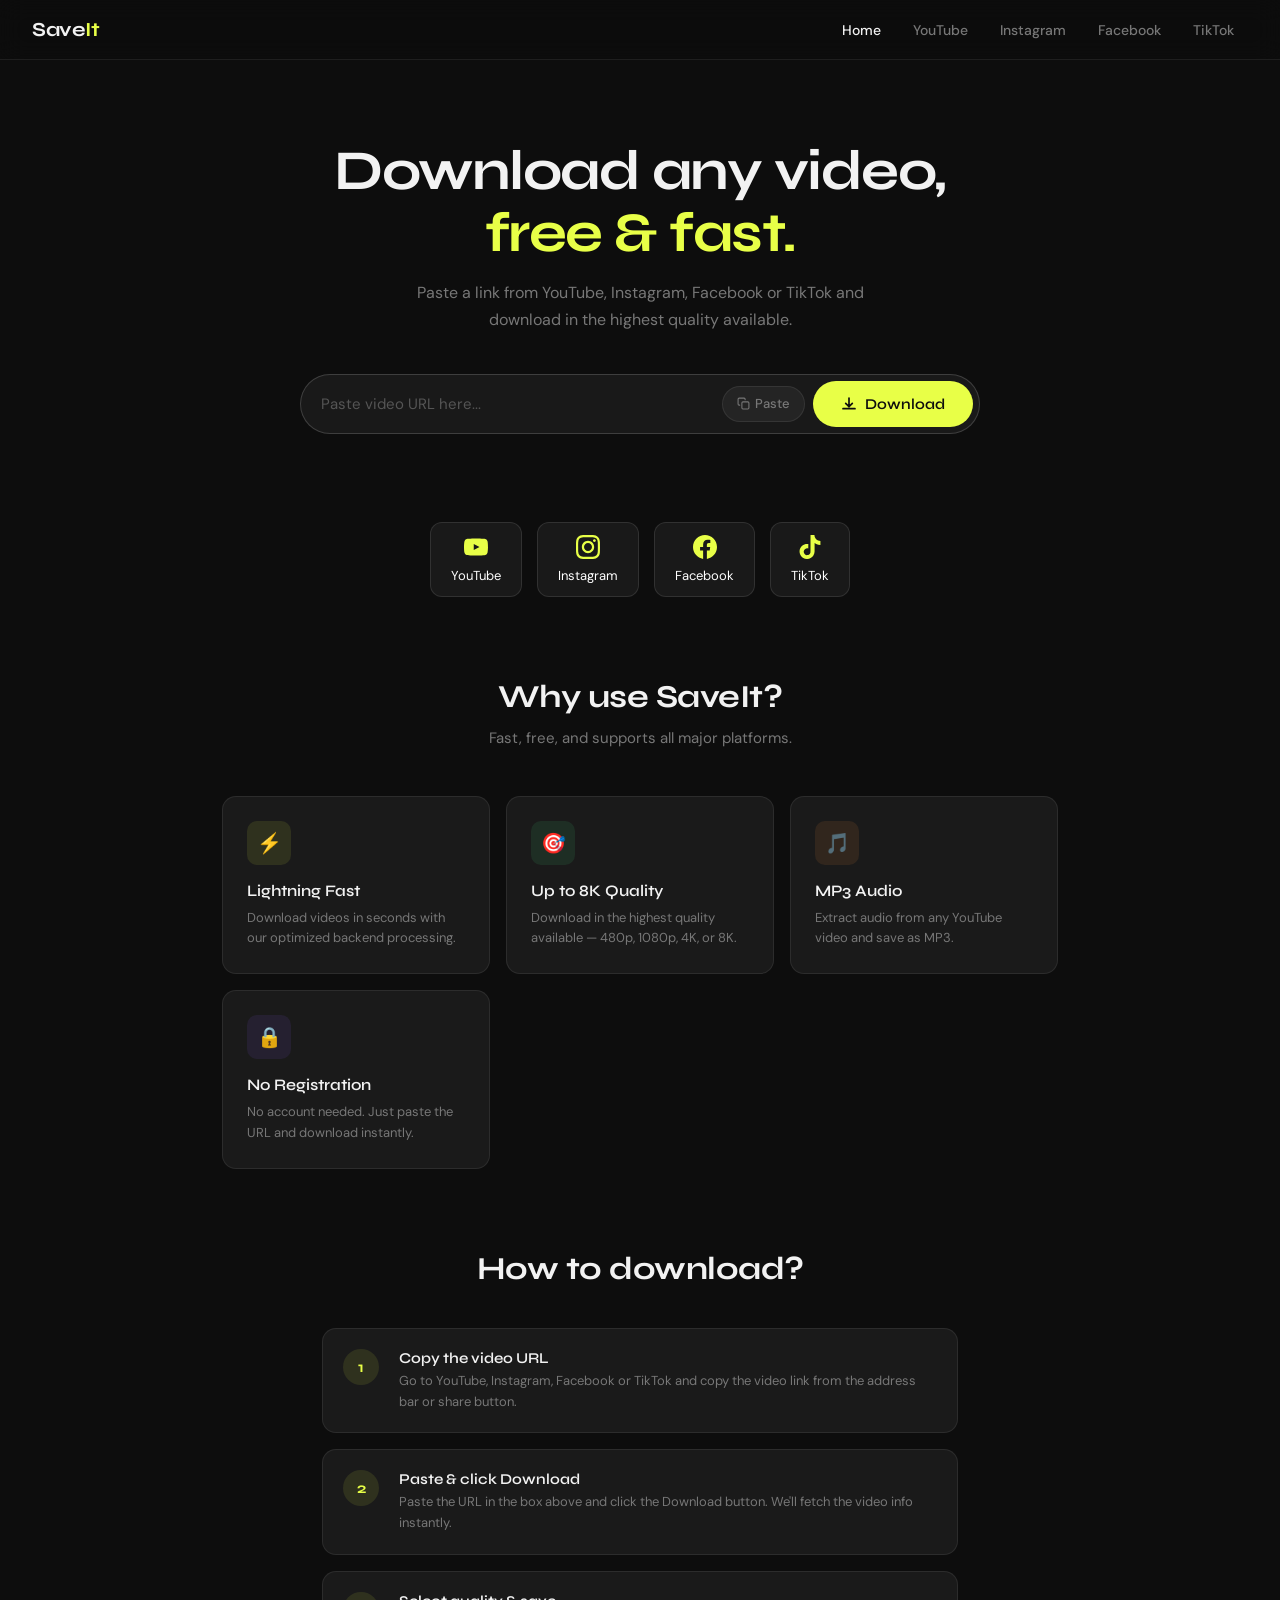
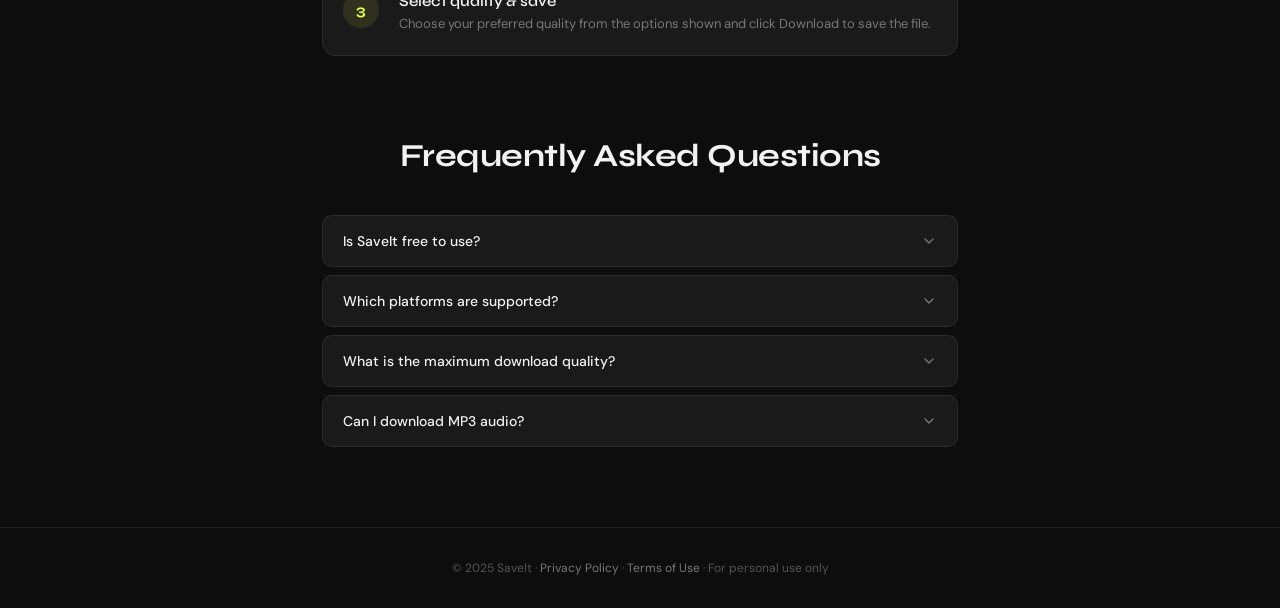
==== index.html @ b6a92d8b "Refactor result section in index.html" ====
<!DOCTYPE html>
<html lang="en">
<head>
  <meta charset="UTF-8">
  <meta name="viewport" content="width=device-width, initial-scale=1.0">
  
  <!-- SEO Tags -->
  <title>SaveIt — Free Video Downloader for YouTube, Instagram, Facebook & TikTok</title>
  <meta name="description" content="Download videos from YouTube, Instagram, Facebook and TikTok for free. High quality MP4 and MP3 downloads.">
  <meta name="keywords" content="video downloader, save videos, youtube downloader, instagram video saver, tiktok video downloader, free online video downloader, fast video save">
  <meta name="author" content="SaveIt">

  <!-- Open Graph -->
  <meta property="og:title" content="SaveIt - Fast & Free Video Downloader">
  <meta property="og:description" content="Easily save videos from all your favorite social media platforms in one click.">
  <meta property="og:type" content="website">
  <meta property="og:url" content="https://yourwebsite.com/">

  <!-- Fonts & Styles -->
  <link href="https://fonts.googleapis.com/css2?family=Syne:wght@400;500;600;700&family=DM+Sans:wght@400;500&display=swap" rel="stylesheet"/>
  <link rel="stylesheet" href="_shared.css"/>
<style>
    .hero { background: var(--bg); padding-bottom: 3rem; }
    .hero h1 span { color: #e8ff47; }
    .btn-download-hero { background: #e8ff47; color: #0d0d0d; }
    .btn-download-hero:hover { background: #d4eb2f; }

    .platforms-row {
      display: flex;
      justify-content: center;
      gap: 15px;
      margin-top: 2.5rem;
      flex-wrap: wrap;
    }

    .platform-card {
      display: flex;
      flex-direction: column;
      align-items: center;
      gap: 8px;
      padding: 12px 20px;
      background: rgba(255, 255, 255, 0.05); /* டார்க் தீமிற்கு ஏத்த பாக்ஸ் */
      border: 1px solid rgba(255, 255, 255, 0.1);
      border-radius: 12px;
      text-decoration: none;
      color: #fff; /* எழுத்துக்கள் பளிச்சுனு தெரியும் */
      font-size: 13px;
      transition: 0.3s;
    }

    .platform-card:hover { 
      background: rgba(255, 255, 255, 0.1);
      border-color: #e8ff47; /* கிளிக் பண்ணும்போது மஞ்சள் பார்டர் */
      transform: translateY(-3px);
    }
    
    .platform-card svg { width: 24px; height: 24px; color: #e8ff47; }
</style>
</head>
<body>
  <nav>
    <a class="nav-logo" href="index.html">Save<span>It</span></a>
    <ul class="nav-links">
      <li><a href="index.html" class="active">Home</a></li>
      <li><a href="youtube.html" class="yt">YouTube</a></li>
      <li><a href="instagram.html" class="ig">Instagram</a></li>
      <li><a href="facebook.html" class="fb">Facebook</a></li>
      <li><a href="tiktok.html" class="tt">TikTok</a></li>
    </ul>
  </nav>

  <section class="hero">
    <div class="hero-content">
      <h1>Download any video,<br><span>free & fast.</span></h1>
      <p>Paste a link from YouTube, Instagram, Facebook or TikTok and download in the highest quality available.</p>

<div class="input-wrap">
        <input id="urlInput" type="text" placeholder="Paste video URL here..." onkeydown="if(event.key==='Enter') getInfo('urlInput','#e8ff47')"/>
        <button class="btn-paste-sm" id="pasteBtn" onclick="pasteUrl('urlInput','pasteBtn')">
          <svg width="13" height="13" viewBox="0 0 24 24" fill="none" stroke="currentColor" stroke-width="2" stroke-linecap="round" stroke-linejoin="round"><rect x="9" y="9" width="13" height="13" rx="2"/><path d="M5 15H4a2 2 0 0 1-2-2V4a2 2 0 0 1 2-2h9a2 2 0 0 1 2 2v1"/></svg>
          Paste
        </button>
        <button class="btn-download-hero" id="fetchBtn" onclick="getInfo('urlInput','#e8ff47')">
          <svg width="16" height="16" viewBox="0 0 24 24" fill="none" stroke="currentColor" stroke-width="2.5" stroke-linecap="round" stroke-linejoin="round"><path d="M12 3v13M7 11l5 5 5-5M3 19h18"/></svg>
          Download
        </button>
      </div>

        <div class="loading" id="loading" style="max-width:680px;margin:0 auto;">
    <div class="spinner" style="color:#e8ff47"></div> Fetching video info...
  </div>
  <div class="error-box" id="errorBox"></div>

<!-- Result Section -->
<div class="result-section" id="resultSection" style="padding:0 1rem;">
    <div class="result-card">
        <div class="thumb-wrap">
            <img id="thumbnail" src="" alt="thumbnail"/>
            <div class="thumb-overlay"></div>
            <span class="platform-pill" id="platformPill"></span>
        </div>
        <div class="result-body">
            <p class="video-title" id="videoTitle"></p>
            <!-- இதுதான் ஒரே ஒரு டேபிள் கண்டெய்னர் -->
            <div id="download-table-container" style="display: none; padding-top: 15px;">
                <table style="width: 100%; border-collapse: collapse; text-align: left;">
                    <tbody id="download-tbody"></tbody>
                </table>
            </div>
        </div>
    </div>
</div>

      <div id="download-table-container" style="display:none; margin-top: 20px; background: #fff; border-radius: 8px; padding: 15px; width: 100%; max-width: 600px; margin-left: auto; margin-right: auto; box-shadow: 0 4px 8px rgba(0,0,0,0.1);">
          <table style="width: 100%; border-collapse: collapse; color: #333; text-align: center; font-size: 14px;">
              <thead>
                  <tr style="border-bottom: 2px solid #ddd; background: #f9f9f9;">
                      <th style="padding: 12px 8px;">Quality</th>
                      <th style="padding: 12px 8px;">File Size</th>
                      <th style="padding: 12px 8px;">Action</th>
                  </tr>
              </thead>
              <tbody id="download-tbody">
                  </tbody>
          </table>
      </div>

  </section>


      <div class="platforms-row">
        <a href="youtube.html" class="platform-card pc-yt">
          <svg viewBox="0 0 24 24" fill="currentColor"><path d="M23.5 6.19a3.02 3.02 0 0 0-2.12-2.14C19.45 3.5 12 3.5 12 3.5s-7.45 0-9.38.55A3.02 3.02 0 0 0 .5 6.19C0 8.13 0 12 0 12s0 3.87.5 5.81a3.02 3.02 0 0 0 2.12 2.14C4.55 20.5 12 20.5 12 20.5s7.45 0 9.38-.55a3.02 3.02 0 0 0 2.12-2.14C24 15.87 24 12 24 12s0-3.87-.5-5.81zM9.75 15.02V8.98L15.5 12l-5.75 3.02z"/></svg>
          YouTube
        </a>
        <a href="instagram.html" class="platform-card pc-ig">
          <svg viewBox="0 0 24 24" fill="currentColor"><path d="M12 2.163c3.204 0 3.584.012 4.85.07 3.252.148 4.771 1.691 4.919 4.919.058 1.265.069 1.645.069 4.849 0 3.205-.012 3.584-.069 4.849-.149 3.225-1.664 4.771-4.919 4.919-1.266.058-1.644.07-4.85.07-3.204 0-3.584-.012-4.849-.07-3.26-.149-4.771-1.699-4.919-4.92-.058-1.265-.07-1.644-.07-4.849 0-3.204.013-3.583.07-4.849.149-3.227 1.664-4.771 4.919-4.919 1.266-.057 1.645-.069 4.849-.069zm0-2.163c-3.259 0-3.667.014-4.947.072-4.358.2-6.78 2.618-6.98 6.98-.059 1.281-.073 1.689-.073 4.948 0 3.259.014 3.668.072 4.948.2 4.358 2.618 6.78 6.98 6.98 1.281.058 1.689.072 4.948.072 3.259 0 3.668-.014 4.948-.072 4.354-.2 6.782-2.618 6.979-6.98.059-1.28.073-1.689.073-4.948 0-3.259-.014-3.667-.072-4.947-.196-4.354-2.617-6.78-6.979-6.98-1.281-.059-1.69-.073-4.949-.073zm0 5.838c-3.403 0-6.162 2.759-6.162 6.162s2.759 6.163 6.162 6.163 6.162-2.759 6.162-6.163c0-3.403-2.759-6.162-6.162-6.162zm0 10.162c-2.209 0-4-1.79-4-4 0-2.209 1.791-4 4-4s4 1.791 4 4c0 2.21-1.791 4-4 4zm6.406-11.845c-.796 0-1.441.645-1.441 1.44s.645 1.44 1.441 1.44c.795 0 1.439-.645 1.439-1.44s-.644-1.44-1.439-1.44z"/></svg>
          Instagram
        </a>
        <a href="facebook.html" class="platform-card pc-fb">
          <svg viewBox="0 0 24 24" fill="currentColor"><path d="M24 12.073c0-6.627-5.373-12-12-12s-12 5.373-12 12c0 5.99 4.388 10.954 10.125 11.854v-8.385H7.078v-3.47h3.047V9.43c0-3.007 1.792-4.669 4.533-4.669 1.312 0 2.686.235 2.686.235v2.953H15.83c-1.491 0-1.956.925-1.956 1.874v2.25h3.328l-.532 3.47h-2.796v8.385C19.612 23.027 24 18.062 24 12.073z"/></svg>
          Facebook
        </a>
        <a href="tiktok.html" class="platform-card pc-tt">
          <svg viewBox="0 0 24 24" fill="currentColor"><path d="M12.525.02c1.31-.02 2.61-.01 3.91-.02.08 1.53.63 3.09 1.75 4.17 1.12 1.11 2.7 1.62 4.24 1.79v4.03c-1.44-.05-2.89-.35-4.2-.97-.57-.26-1.1-.59-1.62-.93-.01 2.92.01 5.84-.02 8.75-.08 1.4-.54 2.79-1.35 3.94-1.31 1.92-3.58 3.17-5.91 3.21-1.43.08-2.86-.31-4.08-1.03-2.02-1.19-3.44-3.37-3.65-5.71-.02-.5-.03-1-.01-1.49.18-1.9 1.12-3.72 2.58-4.96 1.66-1.44 3.98-2.13 6.15-1.72.02 1.48-.04 2.96-.04 4.44-.99-.32-2.15-.23-3.02.37-.63.41-1.11 1.04-1.36 1.75-.21.51-.15 1.07-.14 1.61.24 1.64 1.82 3.02 3.5 2.87 1.12-.01 2.19-.66 2.77-1.61.19-.33.4-.67.41-1.06.1-1.79.06-3.57.07-5.36.01-4.03-.01-8.05.02-12.07z"/></svg>
          TikTok
        </a>
      </div>
    </div>

  <!-- FEATURES -->
  <section class="features">
    <h2 class="section-title">Why use SaveIt?</h2>
    <p class="section-sub">Fast, free, and supports all major platforms.</p>
    <div class="feature-grid">
      <div class="feature-card">
        <div class="feature-icon" style="background:rgba(232,255,71,0.1)">⚡</div>
        <h3>Lightning Fast</h3>
        <p>Download videos in seconds with our optimized backend processing.</p>
      </div>
      <div class="feature-card">
        <div class="feature-icon" style="background:rgba(74,222,128,0.1)">🎯</div>
        <h3>Up to 8K Quality</h3>
        <p>Download in the highest quality available — 480p, 1080p, 4K, or 8K.</p>
      </div>
      <div class="feature-card">
        <div class="feature-icon" style="background:rgba(251,146,60,0.1)">🎵</div>
        <h3>MP3 Audio</h3>
        <p>Extract audio from any YouTube video and save as MP3.</p>
      </div>
      <div class="feature-card">
        <div class="feature-icon" style="background:rgba(139,92,246,0.1)">🔒</div>
        <h3>No Registration</h3>
        <p>No account needed. Just paste the URL and download instantly.</p>
      </div>
    </div>
  </section>

  <!-- HOW TO -->
  <section class="howto">
    <h2 class="section-title">How to download?</h2>
    <div class="steps">
      <div class="step">
        <div class="step-num" style="background:rgba(232,255,71,0.1);color:#e8ff47">1</div>
        <div class="step-text">
          <h4>Copy the video URL</h4>
          <p>Go to YouTube, Instagram, Facebook or TikTok and copy the video link from the address bar or share button.</p>
        </div>
      </div>
      <div class="step">
        <div class="step-num" style="background:rgba(232,255,71,0.1);color:#e8ff47">2</div>
        <div class="step-text">
          <h4>Paste & click Download</h4>
          <p>Paste the URL in the box above and click the Download button. We'll fetch the video info instantly.</p>
        </div>
      </div>
      <div class="step">
        <div class="step-num" style="background:rgba(232,255,71,0.1);color:#e8ff47">3</div>
        <div class="step-text">
          <h4>Select quality & save</h4>
          <p>Choose your preferred quality from the options shown and click Download to save the file.</p>
        </div>
      </div>
    </div>
  </section>

  <!-- FAQ -->
  <section class="faq">
    <h2 class="section-title">Frequently Asked Questions</h2>
    <div class="faq-list">
      <div class="faq-item">
        <button class="faq-q" onclick="toggleFaq(this)">
          Is SaveIt free to use?
          <svg width="16" height="16" viewBox="0 0 24 24" fill="none" stroke="currentColor" stroke-width="2" stroke-linecap="round" stroke-linejoin="round"><polyline points="6 9 12 15 18 9"/></svg>
        </button>
        <div class="faq-a">Yes! SaveIt is completely free to use. No registration, no subscription required.</div>
      </div>
      <div class="faq-item">
        <button class="faq-q" onclick="toggleFaq(this)">
          Which platforms are supported?
          <svg width="16" height="16" viewBox="0 0 24 24" fill="none" stroke="currentColor" stroke-width="2" stroke-linecap="round" stroke-linejoin="round"><polyline points="6 9 12 15 18 9"/></svg>
        </button>
        <div class="faq-a">SaveIt supports YouTube, Instagram (Reels, Videos, Stories), Facebook, and TikTok.</div>
      </div>
      <div class="faq-item">
        <button class="faq-q" onclick="toggleFaq(this)">
          What is the maximum download quality?
          <svg width="16" height="16" viewBox="0 0 24 24" fill="none" stroke="currentColor" stroke-width="2" stroke-linecap="round" stroke-linejoin="round"><polyline points="6 9 12 15 18 9"/></svg>
        </button>
        <div class="faq-a">You can download up to 8K (7680p) quality depending on the source video's available resolution.</div>
      </div>
      <div class="faq-item">
        <button class="faq-q" onclick="toggleFaq(this)">
          Can I download MP3 audio?
          <svg width="16" height="16" viewBox="0 0 24 24" fill="none" stroke="currentColor" stroke-width="2" stroke-linecap="round" stroke-linejoin="round"><polyline points="6 9 12 15 18 9"/></svg>
        </button>
        <div class="faq-a">Yes! Head to the YouTube page to download audio in MP3 format from any YouTube video.</div>
      </div>
    </div>
  </section>

  <footer>
    <p>© 2025 SaveIt · <a href="#">Privacy Policy</a> · <a href="#">Terms of Use</a> · For personal use only</p>
  </footer>

  <script src="_shared.js"></script>
</body>
</html>
---- _shared.css ----
*, *::before, *::after { box-sizing: border-box; margin: 0; padding: 0; }

:root {
  --bg: #0d0d0d;
  --surface: #1a1a1a;
  --surface2: #242424;
  --border: rgba(255,255,255,0.08);
  --border-hover: rgba(255,255,255,0.16);
  --text: #f2f2f2;
  --muted: #777;
  --muted2: #555;
  --radius: 14px;
  --radius-sm: 10px;
  --radius-xs: 7px;
  --nav-h: 60px;
  --font-display: 'Syne', sans-serif;
  --font-body: 'DM Sans', sans-serif;
}

body {
  background: var(--bg);
  color: var(--text);
  font-family: var(--font-body);
  min-height: 100vh;
}

/* NAV */
nav {
  position: sticky;
  top: 0;
  z-index: 100;
  height: var(--nav-h);
  background: rgba(13,13,13,0.92);
  backdrop-filter: blur(12px);
  border-bottom: 1px solid var(--border);
  display: flex;
  align-items: center;
  padding: 0 2rem;
  gap: 2rem;
}

.nav-logo {
  font-family: var(--font-display);
  font-size: 20px;
  font-weight: 700;
  color: var(--text);
  text-decoration: none;
  margin-right: auto;
  letter-spacing: -0.5px;
}

.nav-logo span { color: #e8ff47; }

.nav-links {
  display: flex;
  align-items: center;
  gap: 4px;
  list-style: none;
}

.nav-links a {
  font-size: 14px;
  font-weight: 500;
  color: var(--muted);
  text-decoration: none;
  padding: 6px 14px;
  border-radius: var(--radius-xs);
  transition: all 0.15s;
}

.nav-links a:hover { color: var(--text); background: var(--surface); }
.nav-links a.active { color: var(--text); }
.nav-links a.yt.active { color: #FF0000; }
.nav-links a.ig.active { color: #E1306C; }
.nav-links a.fb.active { color: #1877F2; }
.nav-links a.tt.active { color: #69C9D0; }

/* HERO */
.hero {
  padding: 5rem 2rem 4rem;
  text-align: center;
  position: relative;
  overflow: hidden;
}

.hero-bg {
  position: absolute;
  inset: 0;
  z-index: 0;
  opacity: 0.12;
}

.hero-content { position: relative; z-index: 1; }

.hero h1 {
  font-family: var(--font-display);
  font-size: clamp(32px, 6vw, 56px);
  font-weight: 700;
  letter-spacing: -1.5px;
  line-height: 1.1;
  margin-bottom: 1rem;
}

.hero p {
  font-size: 16px;
  color: var(--muted);
  max-width: 520px;
  margin: 0 auto 2.5rem;
  line-height: 1.7;
}

/* INPUT BOX */
.input-wrap {
  max-width: 680px;
  margin: 0 auto;
  background: rgba(255,255,255,0.05);
  border: 1px solid var(--border-hover);
  border-radius: 100px;
  display: flex;
  align-items: center;
  padding: 6px 6px 6px 20px;
  gap: 8px;
  transition: border-color 0.2s;
}

.input-wrap:focus-within { border-color: rgba(255,255,255,0.3); }

.input-wrap input {
  flex: 1;
  background: none;
  border: none;
  outline: none;
  font-family: var(--font-body);
  font-size: 15px;
  color: var(--text);
  min-width: 0;
}

.input-wrap input::placeholder { color: var(--muted2); }

.btn-paste-sm {
  height: 36px;
  padding: 0 14px;
  background: var(--surface2);
  color: var(--muted);
  border: 1px solid var(--border);
  border-radius: 100px;
  font-size: 13px;
  font-weight: 500;
  cursor: pointer;
  display: flex;
  align-items: center;
  gap: 5px;
  white-space: nowrap;
  transition: all 0.15s;
  font-family: var(--font-body);
}

.btn-paste-sm:hover { color: var(--text); border-color: var(--border-hover); }
.btn-paste-sm.pasted { color: #4ade80; border-color: #4ade80; }

.btn-download-hero {
  height: 46px;
  padding: 0 28px;
  border: none;
  border-radius: 100px;
  font-family: var(--font-display);
  font-size: 15px;
  font-weight: 600;
  cursor: pointer;
  display: flex;
  align-items: center;
  gap: 8px;
  transition: all 0.15s;
  white-space: nowrap;
}

.btn-download-hero:active { transform: scale(0.97); }
.btn-download-hero:disabled { opacity: 0.4; cursor: not-allowed; }

/* RESULT */
.result-section {
  max-width: 680px;
  margin: 2rem auto 0;
  display: none;
  animation: fadeUp 0.3s ease;
}

.result-section.show { display: block; }

@keyframes fadeUp {
  from { opacity: 0; transform: translateY(10px); }
  to { opacity: 1; transform: translateY(0); }
}

.result-card {
  background: var(--surface);
  border: 1px solid var(--border);
  border-radius: var(--radius);
  overflow: hidden;
}

.thumb-wrap {
  position: relative;
  aspect-ratio: 16/9;
  background: var(--surface2);
  overflow: hidden;
}

.thumb-wrap img {
  width: 100%;
  height: 100%;
  object-fit: cover;
}

.thumb-overlay {
  position: absolute;
  inset: 0;
  background: linear-gradient(to top, rgba(0,0,0,0.7), transparent 50%);
}

.platform-pill {
  position: absolute;
  top: 12px;
  left: 12px;
  font-size: 11px;
  font-weight: 700;
  padding: 4px 12px;
  border-radius: 100px;
  color: #fff;
  letter-spacing: 0.5px;
  text-transform: uppercase;
}

.result-body { padding: 1.5rem; }

.video-title {
  font-family: var(--font-display);
  font-size: 16px;
  font-weight: 600;
  margin-bottom: 1.25rem;
  line-height: 1.4;
}

/* 🔥 NEW SLEEK TABLE DESIGN 🔥 */
.sleek-table-container {
    background: rgba(255, 255, 255, 0.03);
    backdrop-filter: blur(12px);
    -webkit-backdrop-filter: blur(12px);
    border-radius: 16px;
    padding: 20px;
    border: 1px solid rgba(255, 255, 255, 0.05);
    box-shadow: 0 8px 32px 0 rgba(0, 0, 0, 0.2);
    margin-top: 25px;
    width: 100%;
    max-width: 680px;
    margin-left: auto;
    margin-right: auto;
}

.sleek-table {
    width: 100%;
    border-collapse: separate;
    border-spacing: 0 8px;
    text-align: left;
}

.sleek-table th {
    padding: 10px 15px;
    color: var(--muted);
    font-weight: 500;
    text-transform: uppercase;
    font-size: 12px;
    letter-spacing: 1px;
    border-bottom: 1px solid var(--border);
}

.sleek-table td {
    padding: 15px;
    background: rgba(255, 255, 255, 0.02);
    color: var(--text);
    font-size: 14px;
}

.sleek-table tr:hover td {
    background: rgba(255, 255, 255, 0.06);
    transition: 0.3s ease;
}

.sleek-table td:first-child { border-radius: 8px 0 0 8px; }
.sleek-table td:last-child { border-radius: 0 8px 8px 0; text-align: center; }

.btn-sleek {
    background: linear-gradient(135deg, #e8ff47 0%, #b2cc00 100%);
    color: #111 !important;
    padding: 10px 20px;
    border-radius: 8px;
    font-weight: 700;
    text-decoration: none;
    display: inline-flex;
    align-items: center;
    transition: all 0.3s ease;
    box-shadow: 0 4px 15px rgba(232, 255, 71, 0.2);
}

.btn-sleek:hover {
    transform: translateY(-2px);
    box-shadow: 0 6px 20px rgba(232, 255, 71, 0.4);
}

.quality-badge {
    background: rgba(232, 255, 71, 0.1);
    color: #e8ff47;
    padding: 3px 8px;
    border-radius: 4px;
    font-size: 11px;
    margin-top: 5px;
    display: inline-block;
    border: 1px solid rgba(232, 255, 71, 0.2);
}
/* 🔥 END OF NEW SLEEK TABLE DESIGN 🔥 */

/* LOADING */
.loading {
  display: none;
  align-items: center;
  justify-content: center;
  gap: 10px;
  color: var(--muted);
  font-size: 14px;
  padding: 1.5rem 0;
}
.loading.show { display: flex; }

.spinner {
  width: 18px;
  height: 18px;
  border: 2px solid var(--border);
  border-top-color: currentColor;
  border-radius: 50%;
  animation: spin 0.7s linear infinite;
}

@keyframes spin { to { transform: rotate(360deg); } }

.error-box {
  display: none;
  background: rgba(220,50,50,0.1);
  border: 1px solid rgba(220,50,50,0.25);
  border-radius: var(--radius-sm);
  padding: 12px 16px;
  font-size: 13px;
  color: #ff6b6b;
  margin-top: 1rem;
  max-width: 680px;
  margin-left: auto;
  margin-right: auto;
}
.error-box.show { display: block; }

/* FEATURES SECTION */
.features {
  max-width: 900px;
  margin: 5rem auto;
  padding: 0 2rem;
}

.section-title {
  font-family: var(--font-display);
  font-size: clamp(22px, 4vw, 32px);
  font-weight: 700;
  letter-spacing: -0.5px;
  text-align: center;
  margin-bottom: 0.75rem;
}

.section-sub {
  font-size: 15px;
  color: var(--muted);
  text-align: center;
  margin-bottom: 3rem;
}

.feature-grid {
  display: grid;
  grid-template-columns: repeat(auto-fit, minmax(200px, 1fr));
  gap: 16px;
}

.feature-card {
  background: var(--surface);
  border: 1px solid var(--border);
  border-radius: var(--radius);
  padding: 1.5rem;
}

.feature-icon {
  width: 44px;
  height: 44px;
  border-radius: var(--radius-sm);
  display: flex;
  align-items: center;
  justify-content: center;
  margin-bottom: 1rem;
  font-size: 20px;
}

.feature-card h3 {
  font-family: var(--font-display);
  font-size: 16px;
  font-weight: 600;
  margin-bottom: 0.5rem;
}

.feature-card p {
  font-size: 13px;
  color: var(--muted);
  line-height: 1.6;
}

/* HOW TO */
.howto {
  max-width: 700px;
  margin: 0 auto 5rem;
  padding: 0 2rem;
}

.steps {
  display: flex;
  flex-direction: column;
  gap: 1rem;
  margin-top: 2.5rem;
}

.step {
  display: flex;
  gap: 1.25rem;
  align-items: flex-start;
  background: var(--surface);
  border: 1px solid var(--border);
  border-radius: var(--radius);
  padding: 1.25rem;
}

.step-num {
  width: 36px;
  height: 36px;
  border-radius: 50%;
  display: flex;
  align-items: center;
  justify-content: center;
  font-family: var(--font-display);
  font-size: 15px;
  font-weight: 700;
  flex-shrink: 0;
}

.step-text h4 {
  font-family: var(--font-display);
  font-size: 15px;
  font-weight: 600;
  margin-bottom: 4px;
}

.step-text p {
  font-size: 13px;
  color: var(--muted);
  line-height: 1.6;
}

/* FAQ */
.faq {
  max-width: 700px;
  margin: 0 auto 5rem;
  padding: 0 2rem;
}

.faq-list { margin-top: 2.5rem; display: flex; flex-direction: column; gap: 8px; }

.faq-item {
  background: var(--surface);
  border: 1px solid var(--border);
  border-radius: var(--radius-sm);
  overflow: hidden;
}

.faq-q {
  width: 100%;
  background: none;
  border: none;
  padding: 1rem 1.25rem;
  text-align: left;
  font-family: var(--font-body);
  font-size: 14px;
  font-weight: 500;
  color: var(--text);
  cursor: pointer;
  display: flex;
  justify-content: space-between;
  align-items: center;
  gap: 1rem;
}

.faq-q svg { flex-shrink: 0; transition: transform 0.2s; color: var(--muted); }
.faq-item.open .faq-q svg { transform: rotate(180deg); }

.faq-a {
  display: none;
  padding: 0 1.25rem 1rem;
  font-size: 13px;
  color: var(--muted);
  line-height: 1.7;
  border-top: 1px solid var(--border);
}

.faq-item.open .faq-a { display: block; }

/* FOOTER */
footer {
  border-top: 1px solid var(--border);
  padding: 2rem;
  text-align: center;
  font-size: 12px;
  color: var(--muted2);
}

footer a { color: var(--muted); text-decoration: none; }
footer a:hover { color: var(--text); }

/* 🔥 PRO MOBILE UI SETUP 🔥 */
@media (max-width: 600px) {
  nav { 
    padding: 12px 1rem; 
    flex-direction: column; 
    gap: 12px; 
    height: auto; 
  }
  .nav-logo { margin: 0 auto; font-size: 22px; }
  .nav-links { 
    gap: 5px; 
    overflow-x: auto; 
    max-width: 100%; 
    white-space: nowrap; 
    padding-bottom: 5px; 
    -webkit-overflow-scrolling: touch;
  }
  .nav-links::-webkit-scrollbar { display: none; }
  .nav-links a { padding: 8px 14px; font-size: 13px; }

  .hero { padding: 2rem 1rem 2rem; }
  .hero h1 { font-size: 32px; }
  .hero p { font-size: 14px; padding: 0 10px; }
  
  .input-wrap { 
    flex-direction: column; 
    background: transparent; 
    border: none; 
    padding: 0; 
    gap: 12px; 
  }
  .input-wrap input { 
    width: 100%; 
    background: rgba(255,255,255,0.05); 
    border: 1px solid var(--border-hover); 
    padding: 16px 20px; 
    border-radius: 100px; 
    text-align: center;
  }
  .btn-paste-sm { 
    width: 100%; 
    justify-content: center; 
    height: 46px; 
    border-radius: 100px; 
    font-size: 15px;
  }
  .btn-download-hero { 
    width: 100%; 
    justify-content: center; 
    height: 50px; 
    font-size: 16px;
  }
  
  .result-body { padding: 1.25rem 1rem; }
  .video-title { font-size: 14px; text-align: center; }
  
  /* Mobile Table Adjustments */
  .sleek-table td, .sleek-table th { padding: 10px 8px; font-size: 12px; }
  .btn-sleek { padding: 8px 12px; font-size: 13px; }

  .feature-grid { grid-template-columns: 1fr; gap: 12px; }
  .step { flex-direction: column; gap: 1rem; align-items: center; text-align: center; }
  .step-num { width: 44px; height: 44px; font-size: 18px; }
  
  .faq-q { font-size: 13px; padding: 1rem; }
  footer { padding: 1.5rem 1rem; }
}
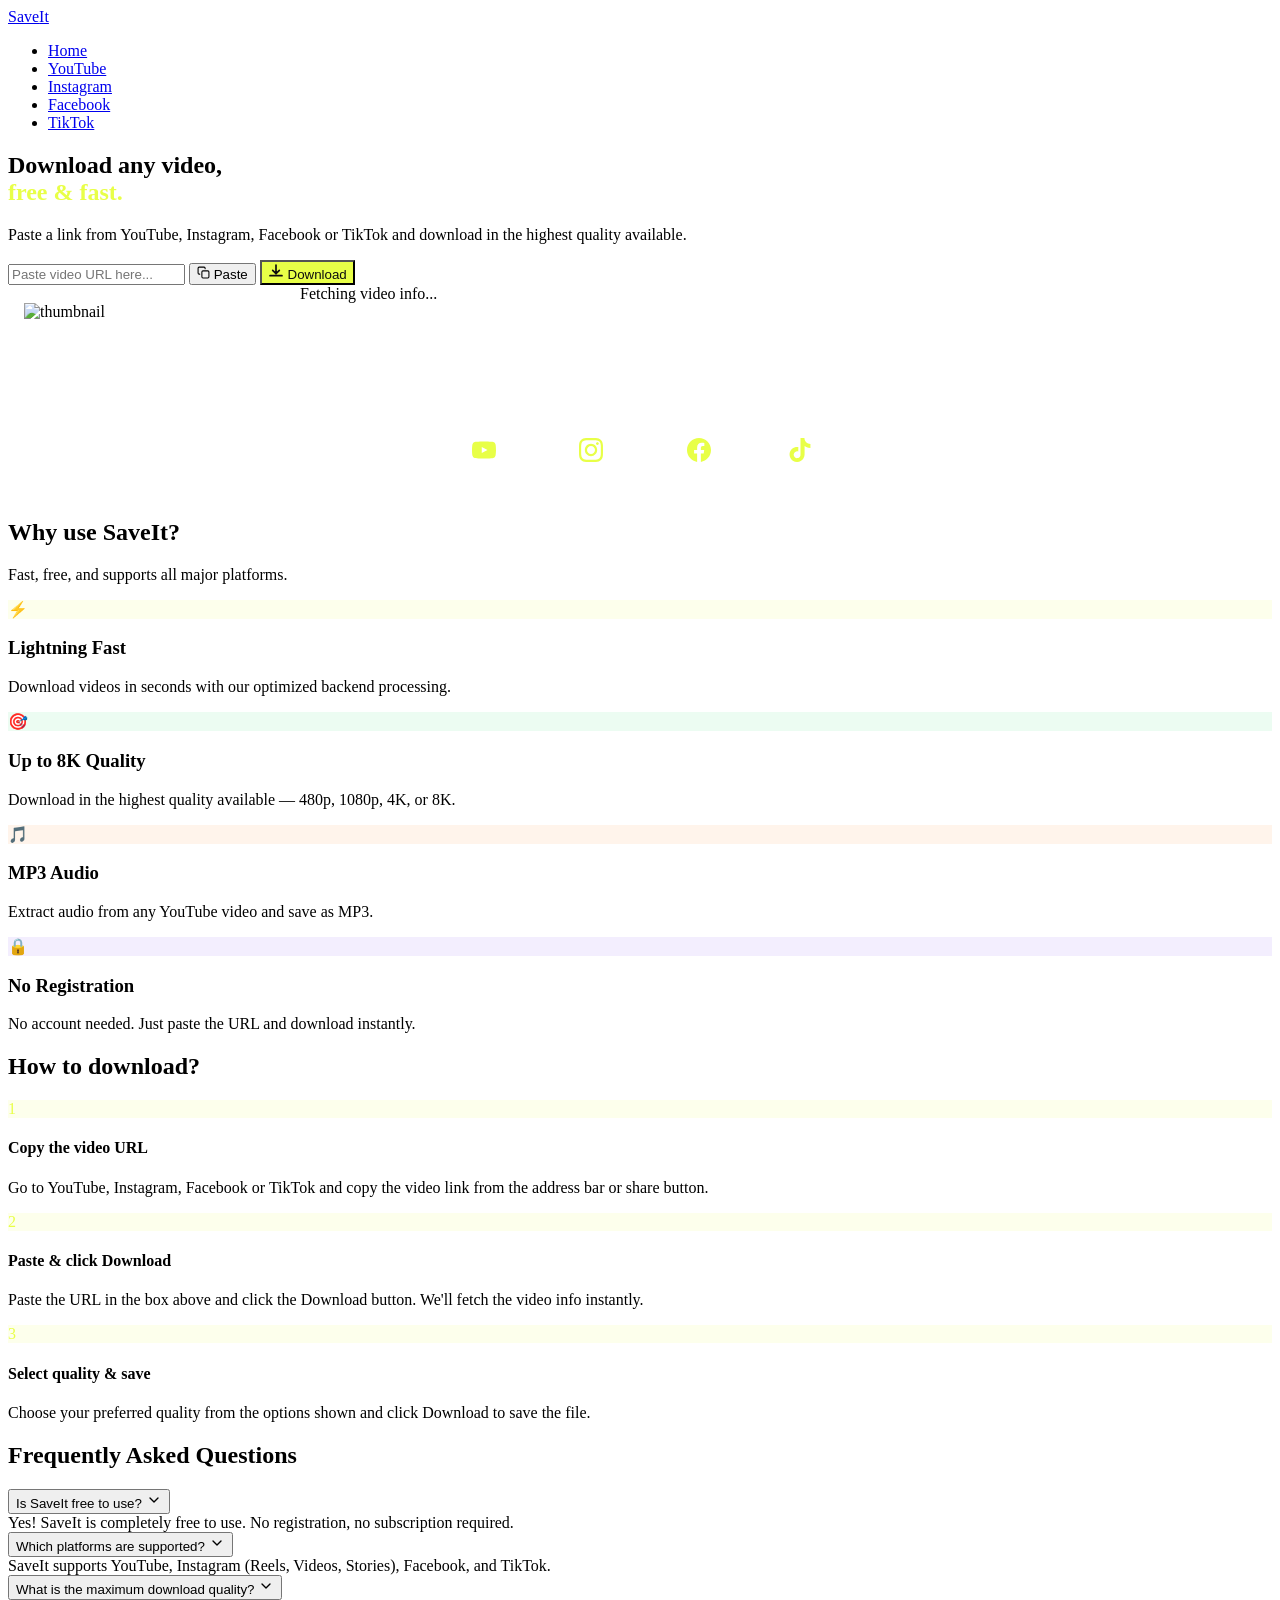
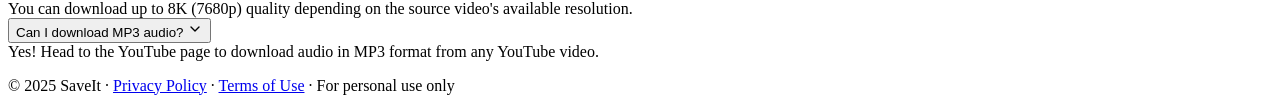
==== commit e11936d2: "Replace local CSS and JS links with external links Updated external CSS and JS links for cache busti" ====
--- a/index.html
+++ b/index.html
@@ -4,21 +4,20 @@
   <meta charset="UTF-8">
   <meta name="viewport" content="width=device-width, initial-scale=1.0">
   
-  <!-- SEO Tags -->
   <title>SaveIt — Free Video Downloader for YouTube, Instagram, Facebook & TikTok</title>
   <meta name="description" content="Download videos from YouTube, Instagram, Facebook and TikTok for free. High quality MP4 and MP3 downloads.">
   <meta name="keywords" content="video downloader, save videos, youtube downloader, instagram video saver, tiktok video downloader, free online video downloader, fast video save">
   <meta name="author" content="SaveIt">
 
-  <!-- Open Graph -->
   <meta property="og:title" content="SaveIt - Fast & Free Video Downloader">
   <meta property="og:description" content="Easily save videos from all your favorite social media platforms in one click.">
   <meta property="og:type" content="website">
   <meta property="og:url" content="https://yourwebsite.com/">
 
-  <!-- Fonts & Styles -->
   <link href="https://fonts.googleapis.com/css2?family=Syne:wght@400;500;600;700&family=DM+Sans:wght@400;500&display=swap" rel="stylesheet"/>
-  <link rel="stylesheet" href="_shared.css"/>
+  
+  <link rel="stylesheet" href="https://karthikeyan2593.github.io/Saveltly/_shared.css?v=15"/>
+
 <style>
     .hero { background: var(--bg); padding-bottom: 3rem; }
     .hero h1 span { color: #e8ff47; }
@@ -39,18 +38,18 @@
       align-items: center;
       gap: 8px;
       padding: 12px 20px;
-      background: rgba(255, 255, 255, 0.05); /* டார்க் தீமிற்கு ஏத்த பாக்ஸ் */
+      background: rgba(255, 255, 255, 0.05); 
       border: 1px solid rgba(255, 255, 255, 0.1);
       border-radius: 12px;
       text-decoration: none;
-      color: #fff; /* எழுத்துக்கள் பளிச்சுனு தெரியும் */
+      color: #fff; 
       font-size: 13px;
       transition: 0.3s;
     }
 
     .platform-card:hover { 
       background: rgba(255, 255, 255, 0.1);
-      border-color: #e8ff47; /* கிளிக் பண்ணும்போது மஞ்சள் பார்டர் */
+      border-color: #e8ff47; 
       transform: translateY(-3px);
     }
     
@@ -74,81 +73,72 @@
       <h1>Download any video,<br><span>free & fast.</span></h1>
       <p>Paste a link from YouTube, Instagram, Facebook or TikTok and download in the highest quality available.</p>
 
-<div class="input-wrap">
-        <input id="urlInput" type="text" placeholder="Paste video URL here..." onkeydown="if(event.key==='Enter') getInfo('urlInput','#e8ff47')"/>
+      <div class="input-wrap">
+        <input id="urlInput" type="text" placeholder="Paste video URL here..." onkeydown="if(event.key==='Enter') getInfo()"/>
         <button class="btn-paste-sm" id="pasteBtn" onclick="pasteUrl('urlInput','pasteBtn')">
           <svg width="13" height="13" viewBox="0 0 24 24" fill="none" stroke="currentColor" stroke-width="2" stroke-linecap="round" stroke-linejoin="round"><rect x="9" y="9" width="13" height="13" rx="2"/><path d="M5 15H4a2 2 0 0 1-2-2V4a2 2 0 0 1 2-2h9a2 2 0 0 1 2 2v1"/></svg>
           Paste
         </button>
-        <button class="btn-download-hero" id="fetchBtn" onclick="getInfo('urlInput','#e8ff47')">
+        <button class="btn-download-hero" id="fetchBtn" onclick="getInfo()">
           <svg width="16" height="16" viewBox="0 0 24 24" fill="none" stroke="currentColor" stroke-width="2.5" stroke-linecap="round" stroke-linejoin="round"><path d="M12 3v13M7 11l5 5 5-5M3 19h18"/></svg>
           Download
         </button>
       </div>
 
-        <div class="loading" id="loading" style="max-width:680px;margin:0 auto;">
-    <div class="spinner" style="color:#e8ff47"></div> Fetching video info...
+      <div class="loading" id="loading" style="max-width:680px;margin:0 auto;">
+        <div class="spinner" style="color:#e8ff47"></div> Fetching video info...
+      </div>
+      <div class="error-box" id="errorBox"></div>
+
+      <div class="result-section" id="resultSection" style="padding:0 1rem;">
+        <div class="result-card">
+            <div class="thumb-wrap">
+                <img id="thumbnail" src="" alt="thumbnail"/>
+                <div class="thumb-overlay"></div>
+                <span class="platform-pill" id="platformPill"></span>
+            </div>
+            <div class="result-body">
+                <p class="video-title" id="videoTitle"></p>
+                
+                <div id="download-table-container" class="sleek-table-container" style="display: none;">
+                    <table class="sleek-table">
+                        <thead>
+                            <tr>
+                                <th>Quality</th>
+                                <th>File Size</th>
+                                <th>Action</th>
+                            </tr>
+                        </thead>
+                        <tbody id="download-tbody"></tbody>
+                    </table>
+                </div>
+
+            </div>
+        </div>
+      </div>
+
+    </div>
+  </section>
+
+  <div class="platforms-row">
+    <a href="youtube.html" class="platform-card pc-yt">
+      <svg viewBox="0 0 24 24" fill="currentColor"><path d="M23.5 6.19a3.02 3.02 0 0 0-2.12-2.14C19.45 3.5 12 3.5 12 3.5s-7.45 0-9.38.55A3.02 3.02 0 0 0 .5 6.19C0 8.13 0 12 0 12s0 3.87.5 5.81a3.02 3.02 0 0 0 2.12 2.14C4.55 20.5 12 20.5 12 20.5s7.45 0 9.38-.55a3.02 3.02 0 0 0 2.12-2.14C24 15.87 24 12 24 12s0-3.87-.5-5.81zM9.75 15.02V8.98L15.5 12l-5.75 3.02z"/></svg>
+      YouTube
+    </a>
+    <a href="instagram.html" class="platform-card pc-ig">
+      <svg viewBox="0 0 24 24" fill="currentColor"><path d="M12 2.163c3.204 0 3.584.012 4.85.07 3.252.148 4.771 1.691 4.919 4.919.058 1.265.069 1.645.069 4.849 0 3.205-.012 3.584-.069 4.849-.149 3.225-1.664 4.771-4.919 4.919-1.266.058-1.644.07-4.85.07-3.204 0-3.584-.012-4.849-.07-3.26-.149-4.771-1.699-4.919-4.92-.058-1.265-.07-1.644-.07-4.849 0-3.204.013-3.583.07-4.849.149-3.227 1.664-4.771 4.919-4.919 1.266-.057 1.645-.069 4.849-.069zm0-2.163c-3.259 0-3.667.014-4.947.072-4.358.2-6.78 2.618-6.98 6.98-.059 1.281-.073 1.689-.073 4.948 0 3.259.014 3.668.072 4.948.2 4.358 2.618 6.78 6.98 6.98 1.281.058 1.689.072 4.948.072 3.259 0 3.668-.014 4.948-.072 4.354-.2 6.782-2.618 6.979-6.98.059-1.28.073-1.689.073-4.948 0-3.259-.014-3.667-.072-4.947-.196-4.354-2.617-6.78-6.979-6.98-1.281-.059-1.69-.073-4.949-.073zm0 5.838c-3.403 0-6.162 2.759-6.162 6.162s2.759 6.163 6.162 6.163 6.162-2.759 6.162-6.163c0-3.403-2.759-6.162-6.162-6.162zm0 10.162c-2.209 0-4-1.79-4-4 0-2.209 1.791-4 4-4s4 1.791 4 4c0 2.21-1.791 4-4 4zm6.406-11.845c-.796 0-1.441.645-1.441 1.44s.645 1.44 1.441 1.44c.795 0 1.439-.645 1.439-1.44s-.644-1.44-1.439-1.44z"/></svg>
+      Instagram
+    </a>
+    <a href="facebook.html" class="platform-card pc-fb">
+      <svg viewBox="0 0 24 24" fill="currentColor"><path d="M24 12.073c0-6.627-5.373-12-12-12s-12 5.373-12 12c0 5.99 4.388 10.954 10.125 11.854v-8.385H7.078v-3.47h3.047V9.43c0-3.007 1.792-4.669 4.533-4.669 1.312 0 2.686.235 2.686.235v2.953H15.83c-1.491 0-1.956.925-1.956 1.874v2.25h3.328l-.532 3.47h-2.796v8.385C19.612 23.027 24 18.062 24 12.073z"/></svg>
+      Facebook
+    </a>
+    <a href="tiktok.html" class="platform-card pc-tt">
+      <svg viewBox="0 0 24 24" fill="currentColor"><path d="M12.525.02c1.31-.02 2.61-.01 3.91-.02.08 1.53.63 3.09 1.75 4.17 1.12 1.11 2.7 1.62 4.24 1.79v4.03c-1.44-.05-2.89-.35-4.2-.97-.57-.26-1.1-.59-1.62-.93-.01 2.92.01 5.84-.02 8.75-.08 1.4-.54 2.79-1.35 3.94-1.31 1.92-3.58 3.17-5.91 3.21-1.43.08-2.86-.31-4.08-1.03-2.02-1.19-3.44-3.37-3.65-5.71-.02-.5-.03-1-.01-1.49.18-1.9 1.12-3.72 2.58-4.96 1.66-1.44 3.98-2.13 6.15-1.72.02 1.48-.04 2.96-.04 4.44-.99-.32-2.15-.23-3.02.37-.63.41-1.11 1.04-1.36 1.75-.21.51-.15 1.07-.14 1.61.24 1.64 1.82 3.02 3.5 2.87 1.12-.01 2.19-.66 2.77-1.61.19-.33.4-.67.41-1.06.1-1.79.06-3.57.07-5.36.01-4.03-.01-8.05.02-12.07z"/></svg>
+      TikTok
+    </a>
   </div>
-  <div class="error-box" id="errorBox"></div>
-
-<!-- Result Section -->
-<div class="result-section" id="resultSection" style="padding:0 1rem;">
-    <div class="result-card">
-        <div class="thumb-wrap">
-            <img id="thumbnail" src="" alt="thumbnail"/>
-            <div class="thumb-overlay"></div>
-            <span class="platform-pill" id="platformPill"></span>
-        </div>
-        <div class="result-body">
-            <p class="video-title" id="videoTitle"></p>
-            <!-- இதுதான் ஒரே ஒரு டேபிள் கண்டெய்னர் -->
-            <div id="download-table-container" style="display: none; padding-top: 15px;">
-                <table style="width: 100%; border-collapse: collapse; text-align: left;">
-                    <tbody id="download-tbody"></tbody>
-                </table>
-            </div>
-        </div>
-    </div>
-</div>
-
-      <div id="download-table-container" style="display:none; margin-top: 20px; background: #fff; border-radius: 8px; padding: 15px; width: 100%; max-width: 600px; margin-left: auto; margin-right: auto; box-shadow: 0 4px 8px rgba(0,0,0,0.1);">
-          <table style="width: 100%; border-collapse: collapse; color: #333; text-align: center; font-size: 14px;">
-              <thead>
-                  <tr style="border-bottom: 2px solid #ddd; background: #f9f9f9;">
-                      <th style="padding: 12px 8px;">Quality</th>
-                      <th style="padding: 12px 8px;">File Size</th>
-                      <th style="padding: 12px 8px;">Action</th>
-                  </tr>
-              </thead>
-              <tbody id="download-tbody">
-                  </tbody>
-          </table>
-      </div>
-
-  </section>
-
-
-      <div class="platforms-row">
-        <a href="youtube.html" class="platform-card pc-yt">
-          <svg viewBox="0 0 24 24" fill="currentColor"><path d="M23.5 6.19a3.02 3.02 0 0 0-2.12-2.14C19.45 3.5 12 3.5 12 3.5s-7.45 0-9.38.55A3.02 3.02 0 0 0 .5 6.19C0 8.13 0 12 0 12s0 3.87.5 5.81a3.02 3.02 0 0 0 2.12 2.14C4.55 20.5 12 20.5 12 20.5s7.45 0 9.38-.55a3.02 3.02 0 0 0 2.12-2.14C24 15.87 24 12 24 12s0-3.87-.5-5.81zM9.75 15.02V8.98L15.5 12l-5.75 3.02z"/></svg>
-          YouTube
-        </a>
-        <a href="instagram.html" class="platform-card pc-ig">
-          <svg viewBox="0 0 24 24" fill="currentColor"><path d="M12 2.163c3.204 0 3.584.012 4.85.07 3.252.148 4.771 1.691 4.919 4.919.058 1.265.069 1.645.069 4.849 0 3.205-.012 3.584-.069 4.849-.149 3.225-1.664 4.771-4.919 4.919-1.266.058-1.644.07-4.85.07-3.204 0-3.584-.012-4.849-.07-3.26-.149-4.771-1.699-4.919-4.92-.058-1.265-.07-1.644-.07-4.849 0-3.204.013-3.583.07-4.849.149-3.227 1.664-4.771 4.919-4.919 1.266-.057 1.645-.069 4.849-.069zm0-2.163c-3.259 0-3.667.014-4.947.072-4.358.2-6.78 2.618-6.98 6.98-.059 1.281-.073 1.689-.073 4.948 0 3.259.014 3.668.072 4.948.2 4.358 2.618 6.78 6.98 6.98 1.281.058 1.689.072 4.948.072 3.259 0 3.668-.014 4.948-.072 4.354-.2 6.782-2.618 6.979-6.98.059-1.28.073-1.689.073-4.948 0-3.259-.014-3.667-.072-4.947-.196-4.354-2.617-6.78-6.979-6.98-1.281-.059-1.69-.073-4.949-.073zm0 5.838c-3.403 0-6.162 2.759-6.162 6.162s2.759 6.163 6.162 6.163 6.162-2.759 6.162-6.163c0-3.403-2.759-6.162-6.162-6.162zm0 10.162c-2.209 0-4-1.79-4-4 0-2.209 1.791-4 4-4s4 1.791 4 4c0 2.21-1.791 4-4 4zm6.406-11.845c-.796 0-1.441.645-1.441 1.44s.645 1.44 1.441 1.44c.795 0 1.439-.645 1.439-1.44s-.644-1.44-1.439-1.44z"/></svg>
-          Instagram
-        </a>
-        <a href="facebook.html" class="platform-card pc-fb">
-          <svg viewBox="0 0 24 24" fill="currentColor"><path d="M24 12.073c0-6.627-5.373-12-12-12s-12 5.373-12 12c0 5.99 4.388 10.954 10.125 11.854v-8.385H7.078v-3.47h3.047V9.43c0-3.007 1.792-4.669 4.533-4.669 1.312 0 2.686.235 2.686.235v2.953H15.83c-1.491 0-1.956.925-1.956 1.874v2.25h3.328l-.532 3.47h-2.796v8.385C19.612 23.027 24 18.062 24 12.073z"/></svg>
-          Facebook
-        </a>
-        <a href="tiktok.html" class="platform-card pc-tt">
-          <svg viewBox="0 0 24 24" fill="currentColor"><path d="M12.525.02c1.31-.02 2.61-.01 3.91-.02.08 1.53.63 3.09 1.75 4.17 1.12 1.11 2.7 1.62 4.24 1.79v4.03c-1.44-.05-2.89-.35-4.2-.97-.57-.26-1.1-.59-1.62-.93-.01 2.92.01 5.84-.02 8.75-.08 1.4-.54 2.79-1.35 3.94-1.31 1.92-3.58 3.17-5.91 3.21-1.43.08-2.86-.31-4.08-1.03-2.02-1.19-3.44-3.37-3.65-5.71-.02-.5-.03-1-.01-1.49.18-1.9 1.12-3.72 2.58-4.96 1.66-1.44 3.98-2.13 6.15-1.72.02 1.48-.04 2.96-.04 4.44-.99-.32-2.15-.23-3.02.37-.63.41-1.11 1.04-1.36 1.75-.21.51-.15 1.07-.14 1.61.24 1.64 1.82 3.02 3.5 2.87 1.12-.01 2.19-.66 2.77-1.61.19-.33.4-.67.41-1.06.1-1.79.06-3.57.07-5.36.01-4.03-.01-8.05.02-12.07z"/></svg>
-          TikTok
-        </a>
-      </div>
-    </div>
-
-  <!-- FEATURES -->
+
   <section class="features">
     <h2 class="section-title">Why use SaveIt?</h2>
     <p class="section-sub">Fast, free, and supports all major platforms.</p>
@@ -176,7 +166,6 @@
     </div>
   </section>
 
-  <!-- HOW TO -->
   <section class="howto">
     <h2 class="section-title">How to download?</h2>
     <div class="steps">
@@ -204,7 +193,6 @@
     </div>
   </section>
 
-  <!-- FAQ -->
   <section class="faq">
     <h2 class="section-title">Frequently Asked Questions</h2>
     <div class="faq-list">
@@ -243,6 +231,6 @@
     <p>© 2025 SaveIt · <a href="#">Privacy Policy</a> · <a href="#">Terms of Use</a> · For personal use only</p>
   </footer>
 
-  <script src="_shared.js"></script>
+  <script src="https://karthikeyan2593.github.io/Saveltly/_shared.js?v=15"></script>
 </body>
 </html>
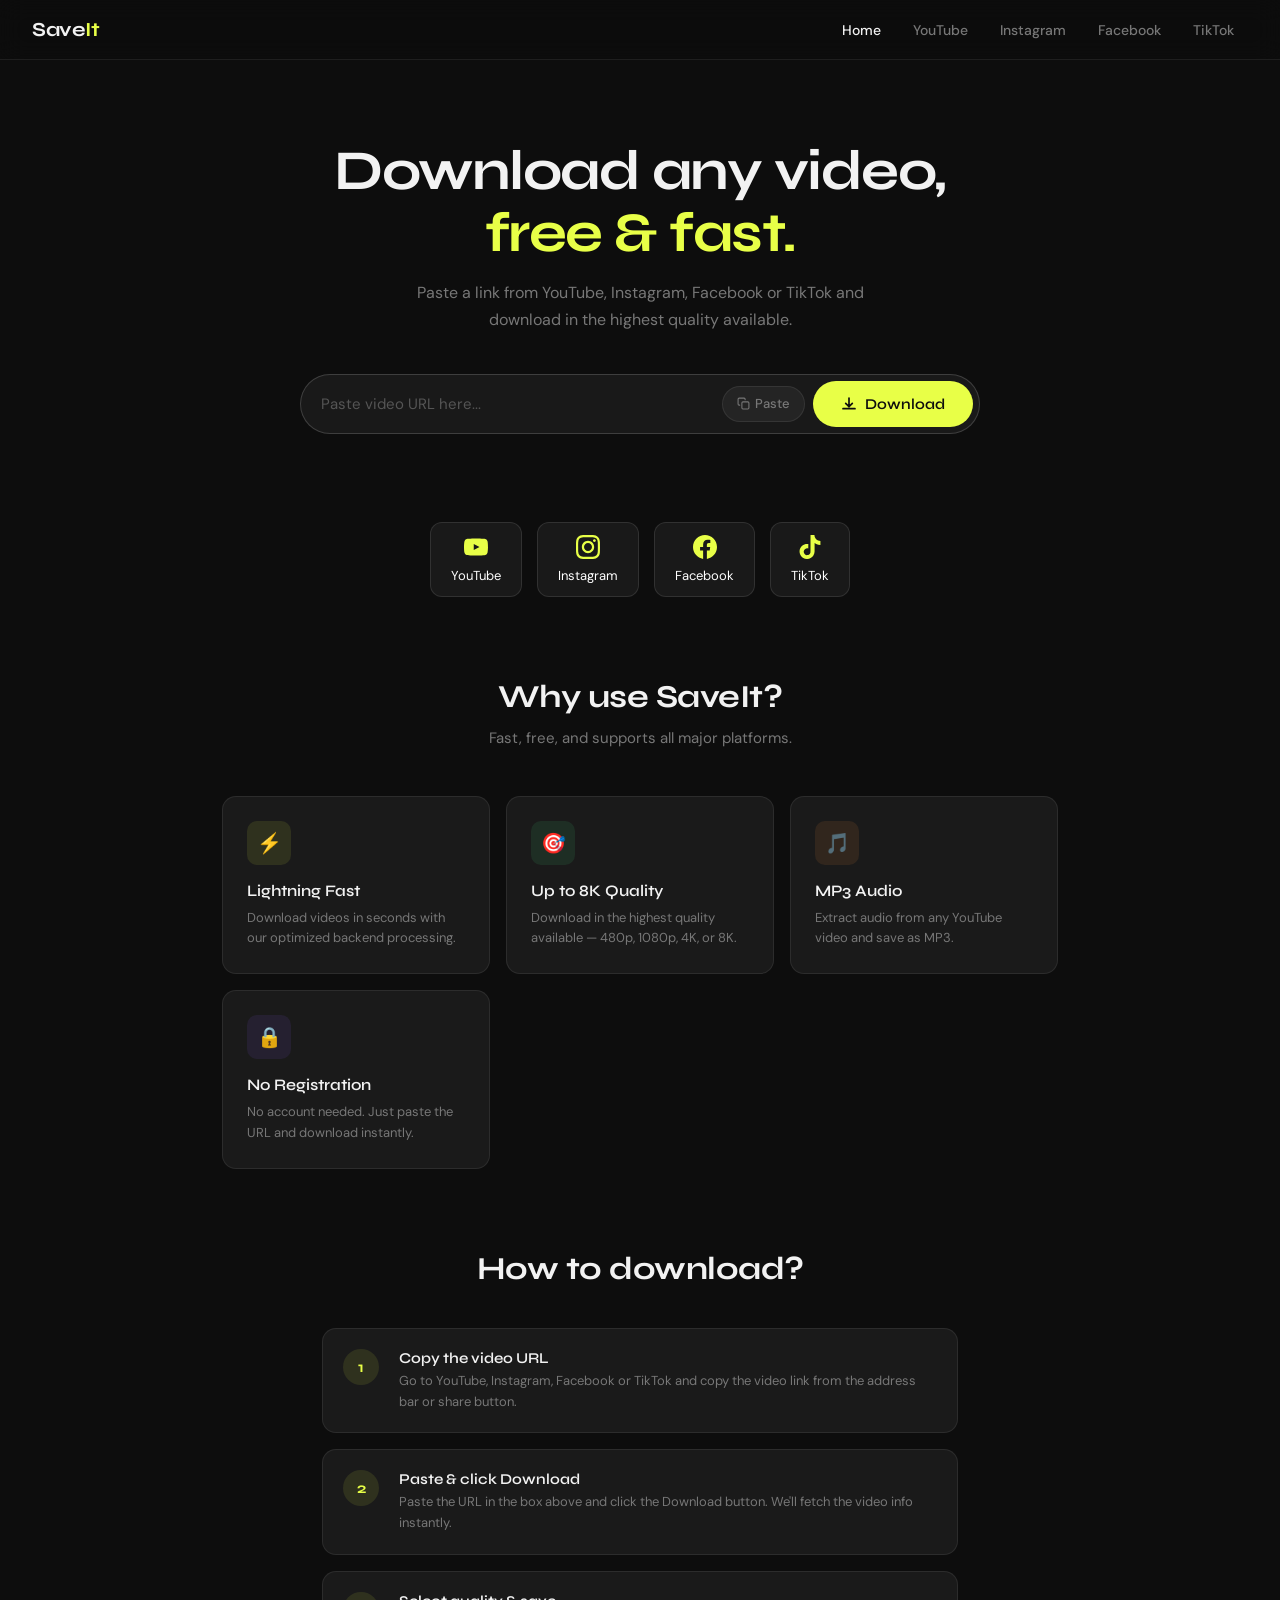
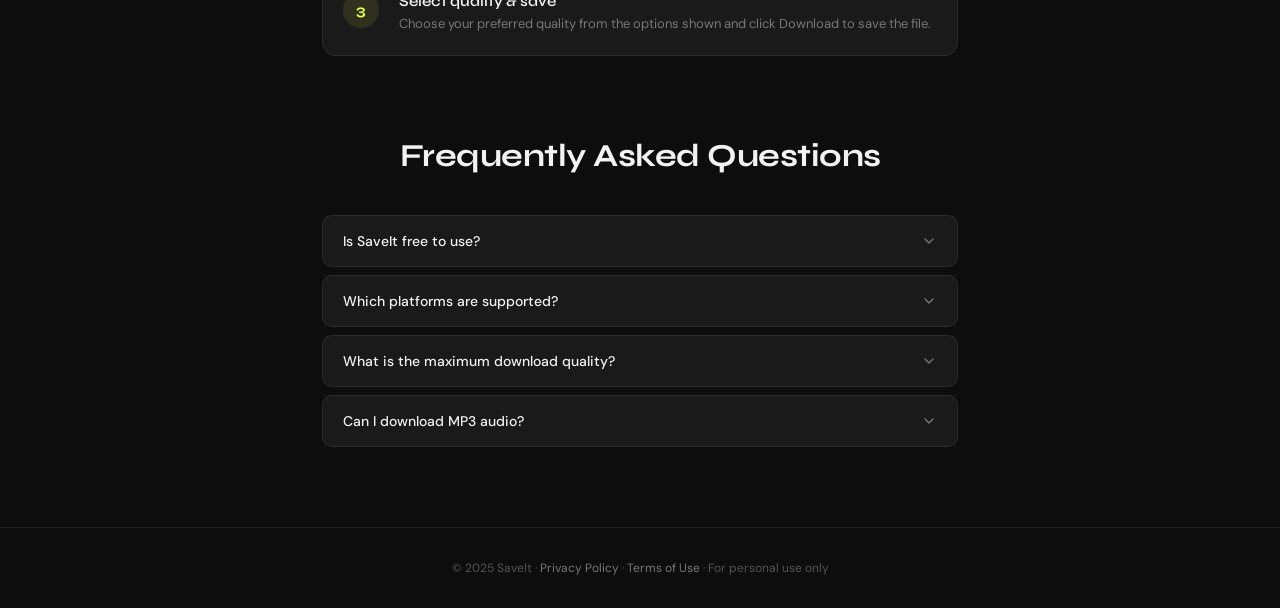
==== commit c39054eb: "Change external CSS and JS links to local files Updated stylesheet and script links to local version" ====
--- a/index.html
+++ b/index.html
@@ -16,7 +16,7 @@
 
   <link href="https://fonts.googleapis.com/css2?family=Syne:wght@400;500;600;700&family=DM+Sans:wght@400;500&display=swap" rel="stylesheet"/>
   
-  <link rel="stylesheet" href="https://karthikeyan2593.github.io/Saveltly/_shared.css?v=15"/>
+  <link rel="stylesheet" href="shared.css"/>
 
 <style>
     .hero { background: var(--bg); padding-bottom: 3rem; }
@@ -230,7 +230,6 @@
   <footer>
     <p>© 2025 SaveIt · <a href="#">Privacy Policy</a> · <a href="#">Terms of Use</a> · For personal use only</p>
   </footer>
-
-  <script src="https://karthikeyan2593.github.io/Saveltly/_shared.js?v=15"></script>
+<script src="shared.js"></script>
 </body>
 </html>
--- a/shared.css
+++ b/shared.css
@@ -0,0 +1,596 @@
+*, *::before, *::after { box-sizing: border-box; margin: 0; padding: 0; }
+
+:root {
+  --bg: #0d0d0d;
+  --surface: #1a1a1a;
+  --surface2: #242424;
+  --border: rgba(255,255,255,0.08);
+  --border-hover: rgba(255,255,255,0.16);
+  --text: #f2f2f2;
+  --muted: #777;
+  --muted2: #555;
+  --radius: 14px;
+  --radius-sm: 10px;
+  --radius-xs: 7px;
+  --nav-h: 60px;
+  --font-display: 'Syne', sans-serif;
+  --font-body: 'DM Sans', sans-serif;
+}
+
+body {
+  background: var(--bg);
+  color: var(--text);
+  font-family: var(--font-body);
+  min-height: 100vh;
+}
+
+/* NAV */
+nav {
+  position: sticky;
+  top: 0;
+  z-index: 100;
+  height: var(--nav-h);
+  background: rgba(13,13,13,0.92);
+  backdrop-filter: blur(12px);
+  border-bottom: 1px solid var(--border);
+  display: flex;
+  align-items: center;
+  padding: 0 2rem;
+  gap: 2rem;
+}
+
+.nav-logo {
+  font-family: var(--font-display);
+  font-size: 20px;
+  font-weight: 700;
+  color: var(--text);
+  text-decoration: none;
+  margin-right: auto;
+  letter-spacing: -0.5px;
+}
+
+.nav-logo span { color: #e8ff47; }
+
+.nav-links {
+  display: flex;
+  align-items: center;
+  gap: 4px;
+  list-style: none;
+}
+
+.nav-links a {
+  font-size: 14px;
+  font-weight: 500;
+  color: var(--muted);
+  text-decoration: none;
+  padding: 6px 14px;
+  border-radius: var(--radius-xs);
+  transition: all 0.15s;
+}
+
+.nav-links a:hover { color: var(--text); background: var(--surface); }
+.nav-links a.active { color: var(--text); }
+.nav-links a.yt.active { color: #FF0000; }
+.nav-links a.ig.active { color: #E1306C; }
+.nav-links a.fb.active { color: #1877F2; }
+.nav-links a.tt.active { color: #69C9D0; }
+
+/* HERO */
+.hero {
+  padding: 5rem 2rem 4rem;
+  text-align: center;
+  position: relative;
+  overflow: hidden;
+}
+
+.hero-bg {
+  position: absolute;
+  inset: 0;
+  z-index: 0;
+  opacity: 0.12;
+}
+
+.hero-content { position: relative; z-index: 1; }
+
+.hero h1 {
+  font-family: var(--font-display);
+  font-size: clamp(32px, 6vw, 56px);
+  font-weight: 700;
+  letter-spacing: -1.5px;
+  line-height: 1.1;
+  margin-bottom: 1rem;
+}
+
+.hero p {
+  font-size: 16px;
+  color: var(--muted);
+  max-width: 520px;
+  margin: 0 auto 2.5rem;
+  line-height: 1.7;
+}
+
+/* INPUT BOX */
+.input-wrap {
+  max-width: 680px;
+  margin: 0 auto;
+  background: rgba(255,255,255,0.05);
+  border: 1px solid var(--border-hover);
+  border-radius: 100px;
+  display: flex;
+  align-items: center;
+  padding: 6px 6px 6px 20px;
+  gap: 8px;
+  transition: border-color 0.2s;
+}
+
+.input-wrap:focus-within { border-color: rgba(255,255,255,0.3); }
+
+.input-wrap input {
+  flex: 1;
+  background: none;
+  border: none;
+  outline: none;
+  font-family: var(--font-body);
+  font-size: 15px;
+  color: var(--text);
+  min-width: 0;
+}
+
+.input-wrap input::placeholder { color: var(--muted2); }
+
+.btn-paste-sm {
+  height: 36px;
+  padding: 0 14px;
+  background: var(--surface2);
+  color: var(--muted);
+  border: 1px solid var(--border);
+  border-radius: 100px;
+  font-size: 13px;
+  font-weight: 500;
+  cursor: pointer;
+  display: flex;
+  align-items: center;
+  gap: 5px;
+  white-space: nowrap;
+  transition: all 0.15s;
+  font-family: var(--font-body);
+}
+
+.btn-paste-sm:hover { color: var(--text); border-color: var(--border-hover); }
+.btn-paste-sm.pasted { color: #4ade80; border-color: #4ade80; }
+
+.btn-download-hero {
+  height: 46px;
+  padding: 0 28px;
+  border: none;
+  border-radius: 100px;
+  font-family: var(--font-display);
+  font-size: 15px;
+  font-weight: 600;
+  cursor: pointer;
+  display: flex;
+  align-items: center;
+  gap: 8px;
+  transition: all 0.15s;
+  white-space: nowrap;
+}
+
+.btn-download-hero:active { transform: scale(0.97); }
+.btn-download-hero:disabled { opacity: 0.4; cursor: not-allowed; }
+
+/* RESULT */
+.result-section {
+  max-width: 680px;
+  margin: 2rem auto 0;
+  display: none;
+  animation: fadeUp 0.3s ease;
+}
+
+.result-section.show { display: block; }
+
+@keyframes fadeUp {
+  from { opacity: 0; transform: translateY(10px); }
+  to { opacity: 1; transform: translateY(0); }
+}
+
+.result-card {
+  background: var(--surface);
+  border: 1px solid var(--border);
+  border-radius: var(--radius);
+  overflow: hidden;
+}
+
+.thumb-wrap {
+  position: relative;
+  aspect-ratio: 16/9;
+  background: var(--surface2);
+  overflow: hidden;
+}
+
+.thumb-wrap img {
+  width: 100%;
+  height: 100%;
+  object-fit: cover;
+}
+
+.thumb-overlay {
+  position: absolute;
+  inset: 0;
+  background: linear-gradient(to top, rgba(0,0,0,0.7), transparent 50%);
+}
+
+.platform-pill {
+  position: absolute;
+  top: 12px;
+  left: 12px;
+  font-size: 11px;
+  font-weight: 700;
+  padding: 4px 12px;
+  border-radius: 100px;
+  color: #fff;
+  letter-spacing: 0.5px;
+  text-transform: uppercase;
+}
+
+.result-body { padding: 1.5rem; }
+
+.video-title {
+  font-family: var(--font-display);
+  font-size: 16px;
+  font-weight: 600;
+  margin-bottom: 1.25rem;
+  line-height: 1.4;
+}
+
+/* 🔥 NEW SLEEK TABLE DESIGN 🔥 */
+.sleek-table-container {
+    background: rgba(255, 255, 255, 0.03);
+    backdrop-filter: blur(12px);
+    -webkit-backdrop-filter: blur(12px);
+    border-radius: 16px;
+    padding: 20px;
+    border: 1px solid rgba(255, 255, 255, 0.05);
+    box-shadow: 0 8px 32px 0 rgba(0, 0, 0, 0.2);
+    margin-top: 25px;
+    width: 100%;
+    max-width: 680px;
+    margin-left: auto;
+    margin-right: auto;
+}
+
+.sleek-table {
+    width: 100%;
+    border-collapse: separate;
+    border-spacing: 0 8px;
+    text-align: left;
+}
+
+.sleek-table th {
+    padding: 10px 15px;
+    color: var(--muted);
+    font-weight: 500;
+    text-transform: uppercase;
+    font-size: 12px;
+    letter-spacing: 1px;
+    border-bottom: 1px solid var(--border);
+}
+
+.sleek-table td {
+    padding: 15px;
+    background: rgba(255, 255, 255, 0.02);
+    color: var(--text);
+    font-size: 14px;
+}
+
+.sleek-table tr:hover td {
+    background: rgba(255, 255, 255, 0.06);
+    transition: 0.3s ease;
+}
+
+.sleek-table td:first-child { border-radius: 8px 0 0 8px; }
+.sleek-table td:last-child { border-radius: 0 8px 8px 0; text-align: center; }
+
+.btn-sleek {
+    background: linear-gradient(135deg, #e8ff47 0%, #b2cc00 100%);
+    color: #111 !important;
+    padding: 10px 20px;
+    border-radius: 8px;
+    font-weight: 700;
+    text-decoration: none;
+    display: inline-flex;
+    align-items: center;
+    transition: all 0.3s ease;
+    box-shadow: 0 4px 15px rgba(232, 255, 71, 0.2);
+}
+
+.btn-sleek:hover {
+    transform: translateY(-2px);
+    box-shadow: 0 6px 20px rgba(232, 255, 71, 0.4);
+}
+
+.quality-badge {
+    background: rgba(232, 255, 71, 0.1);
+    color: #e8ff47;
+    padding: 3px 8px;
+    border-radius: 4px;
+    font-size: 11px;
+    margin-top: 5px;
+    display: inline-block;
+    border: 1px solid rgba(232, 255, 71, 0.2);
+}
+/* 🔥 END OF NEW SLEEK TABLE DESIGN 🔥 */
+
+/* LOADING */
+.loading {
+  display: none;
+  align-items: center;
+  justify-content: center;
+  gap: 10px;
+  color: var(--muted);
+  font-size: 14px;
+  padding: 1.5rem 0;
+}
+.loading.show { display: flex; }
+
+.spinner {
+  width: 18px;
+  height: 18px;
+  border: 2px solid var(--border);
+  border-top-color: currentColor;
+  border-radius: 50%;
+  animation: spin 0.7s linear infinite;
+}
+
+@keyframes spin { to { transform: rotate(360deg); } }
+
+.error-box {
+  display: none;
+  background: rgba(220,50,50,0.1);
+  border: 1px solid rgba(220,50,50,0.25);
+  border-radius: var(--radius-sm);
+  padding: 12px 16px;
+  font-size: 13px;
+  color: #ff6b6b;
+  margin-top: 1rem;
+  max-width: 680px;
+  margin-left: auto;
+  margin-right: auto;
+}
+.error-box.show { display: block; }
+
+/* FEATURES SECTION */
+.features {
+  max-width: 900px;
+  margin: 5rem auto;
+  padding: 0 2rem;
+}
+
+.section-title {
+  font-family: var(--font-display);
+  font-size: clamp(22px, 4vw, 32px);
+  font-weight: 700;
+  letter-spacing: -0.5px;
+  text-align: center;
+  margin-bottom: 0.75rem;
+}
+
+.section-sub {
+  font-size: 15px;
+  color: var(--muted);
+  text-align: center;
+  margin-bottom: 3rem;
+}
+
+.feature-grid {
+  display: grid;
+  grid-template-columns: repeat(auto-fit, minmax(200px, 1fr));
+  gap: 16px;
+}
+
+.feature-card {
+  background: var(--surface);
+  border: 1px solid var(--border);
+  border-radius: var(--radius);
+  padding: 1.5rem;
+}
+
+.feature-icon {
+  width: 44px;
+  height: 44px;
+  border-radius: var(--radius-sm);
+  display: flex;
+  align-items: center;
+  justify-content: center;
+  margin-bottom: 1rem;
+  font-size: 20px;
+}
+
+.feature-card h3 {
+  font-family: var(--font-display);
+  font-size: 16px;
+  font-weight: 600;
+  margin-bottom: 0.5rem;
+}
+
+.feature-card p {
+  font-size: 13px;
+  color: var(--muted);
+  line-height: 1.6;
+}
+
+/* HOW TO */
+.howto {
+  max-width: 700px;
+  margin: 0 auto 5rem;
+  padding: 0 2rem;
+}
+
+.steps {
+  display: flex;
+  flex-direction: column;
+  gap: 1rem;
+  margin-top: 2.5rem;
+}
+
+.step {
+  display: flex;
+  gap: 1.25rem;
+  align-items: flex-start;
+  background: var(--surface);
+  border: 1px solid var(--border);
+  border-radius: var(--radius);
+  padding: 1.25rem;
+}
+
+.step-num {
+  width: 36px;
+  height: 36px;
+  border-radius: 50%;
+  display: flex;
+  align-items: center;
+  justify-content: center;
+  font-family: var(--font-display);
+  font-size: 15px;
+  font-weight: 700;
+  flex-shrink: 0;
+}
+
+.step-text h4 {
+  font-family: var(--font-display);
+  font-size: 15px;
+  font-weight: 600;
+  margin-bottom: 4px;
+}
+
+.step-text p {
+  font-size: 13px;
+  color: var(--muted);
+  line-height: 1.6;
+}
+
+/* FAQ */
+.faq {
+  max-width: 700px;
+  margin: 0 auto 5rem;
+  padding: 0 2rem;
+}
+
+.faq-list { margin-top: 2.5rem; display: flex; flex-direction: column; gap: 8px; }
+
+.faq-item {
+  background: var(--surface);
+  border: 1px solid var(--border);
+  border-radius: var(--radius-sm);
+  overflow: hidden;
+}
+
+.faq-q {
+  width: 100%;
+  background: none;
+  border: none;
+  padding: 1rem 1.25rem;
+  text-align: left;
+  font-family: var(--font-body);
+  font-size: 14px;
+  font-weight: 500;
+  color: var(--text);
+  cursor: pointer;
+  display: flex;
+  justify-content: space-between;
+  align-items: center;
+  gap: 1rem;
+}
+
+.faq-q svg { flex-shrink: 0; transition: transform 0.2s; color: var(--muted); }
+.faq-item.open .faq-q svg { transform: rotate(180deg); }
+
+.faq-a {
+  display: none;
+  padding: 0 1.25rem 1rem;
+  font-size: 13px;
+  color: var(--muted);
+  line-height: 1.7;
+  border-top: 1px solid var(--border);
+}
+
+.faq-item.open .faq-a { display: block; }
+
+/* FOOTER */
+footer {
+  border-top: 1px solid var(--border);
+  padding: 2rem;
+  text-align: center;
+  font-size: 12px;
+  color: var(--muted2);
+}
+
+footer a { color: var(--muted); text-decoration: none; }
+footer a:hover { color: var(--text); }
+
+/* 🔥 PRO MOBILE UI SETUP 🔥 */
+@media (max-width: 600px) {
+  nav { 
+    padding: 12px 1rem; 
+    flex-direction: column; 
+    gap: 12px; 
+    height: auto; 
+  }
+  .nav-logo { margin: 0 auto; font-size: 22px; }
+  .nav-links { 
+    gap: 5px; 
+    overflow-x: auto; 
+    max-width: 100%; 
+    white-space: nowrap; 
+    padding-bottom: 5px; 
+    -webkit-overflow-scrolling: touch;
+  }
+  .nav-links::-webkit-scrollbar { display: none; }
+  .nav-links a { padding: 8px 14px; font-size: 13px; }
+
+  .hero { padding: 2rem 1rem 2rem; }
+  .hero h1 { font-size: 32px; }
+  .hero p { font-size: 14px; padding: 0 10px; }
+  
+  .input-wrap { 
+    flex-direction: column; 
+    background: transparent; 
+    border: none; 
+    padding: 0; 
+    gap: 12px; 
+  }
+  .input-wrap input { 
+    width: 100%; 
+    background: rgba(255,255,255,0.05); 
+    border: 1px solid var(--border-hover); 
+    padding: 16px 20px; 
+    border-radius: 100px; 
+    text-align: center;
+  }
+  .btn-paste-sm { 
+    width: 100%; 
+    justify-content: center; 
+    height: 46px; 
+    border-radius: 100px; 
+    font-size: 15px;
+  }
+  .btn-download-hero { 
+    width: 100%; 
+    justify-content: center; 
+    height: 50px; 
+    font-size: 16px;
+  }
+  
+  .result-body { padding: 1.25rem 1rem; }
+  .video-title { font-size: 14px; text-align: center; }
+  
+  /* Mobile Table Adjustments */
+  .sleek-table td, .sleek-table th { padding: 10px 8px; font-size: 12px; }
+  .btn-sleek { padding: 8px 12px; font-size: 13px; }
+
+  .feature-grid { grid-template-columns: 1fr; gap: 12px; }
+  .step { flex-direction: column; gap: 1rem; align-items: center; text-align: center; }
+  .step-num { width: 44px; height: 44px; font-size: 18px; }
+  
+  .faq-q { font-size: 13px; padding: 1rem; }
+  footer { padding: 1.5rem 1rem; }
+}
